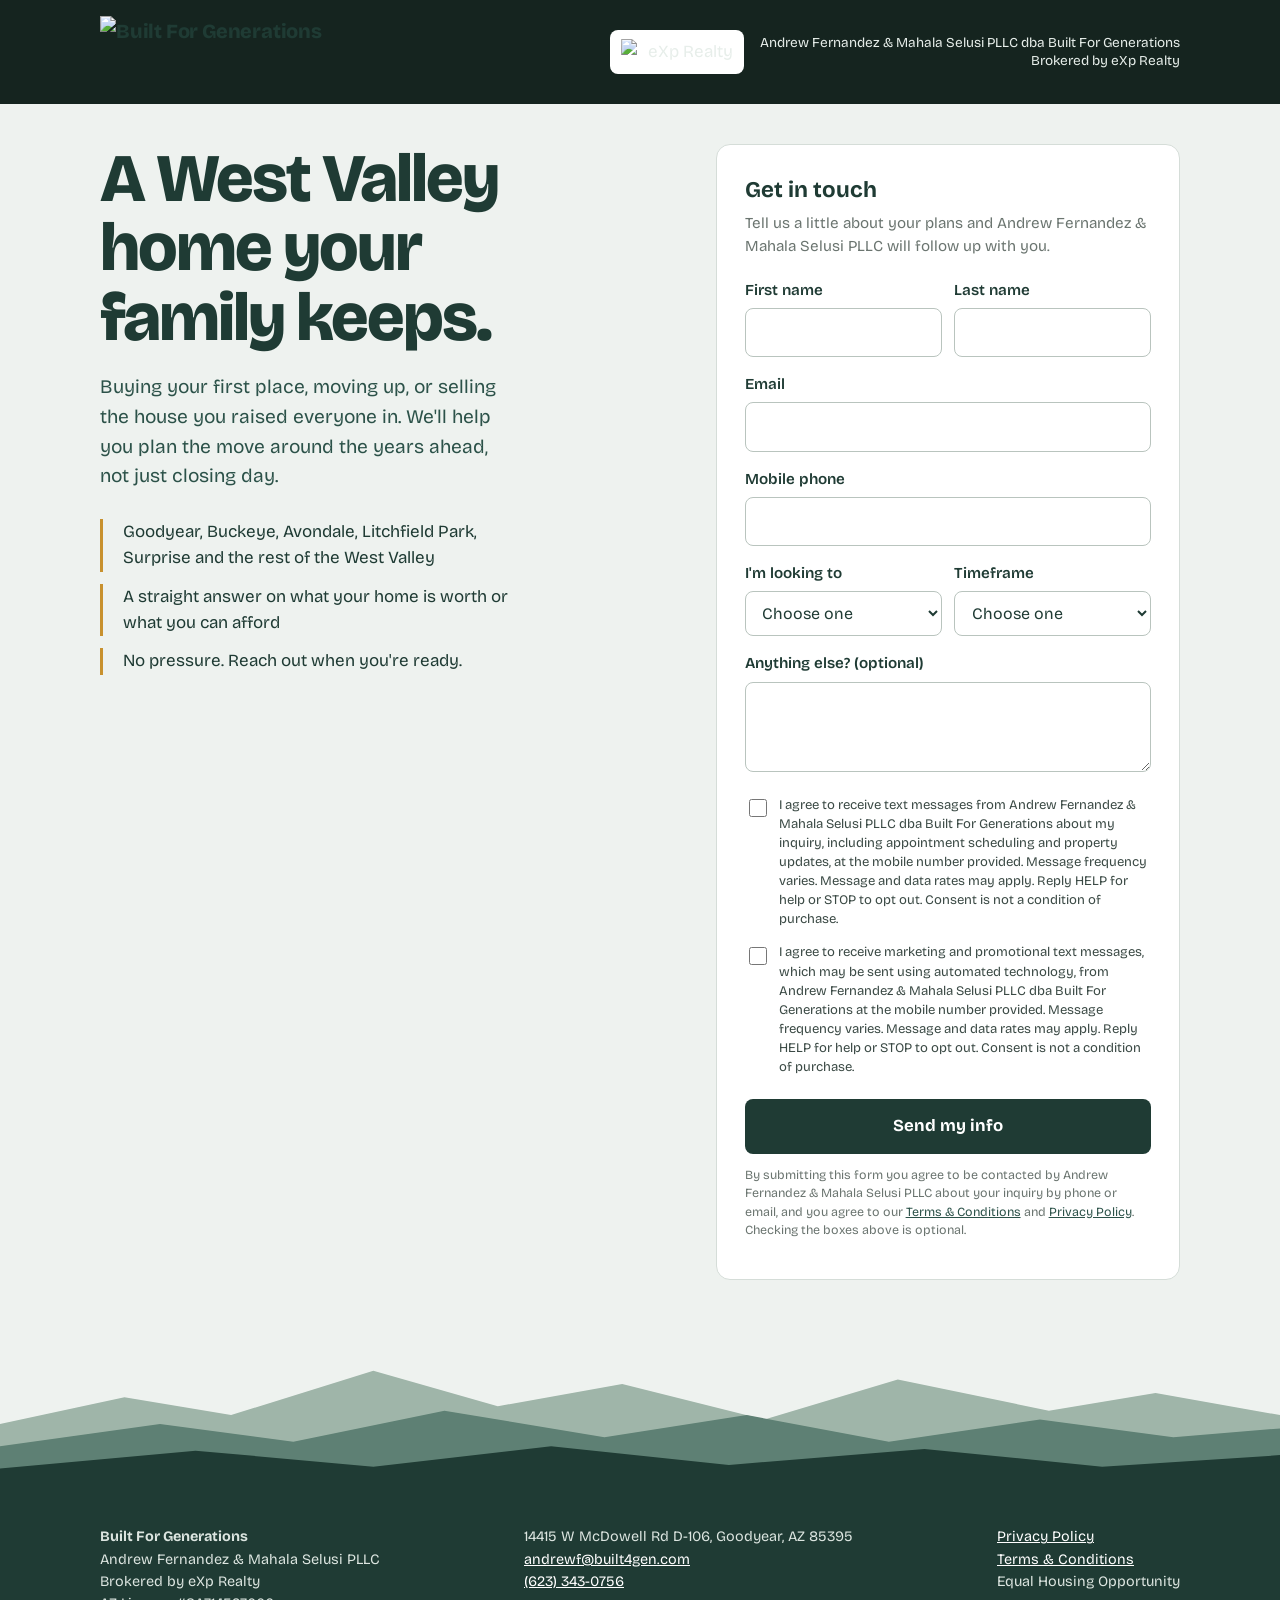
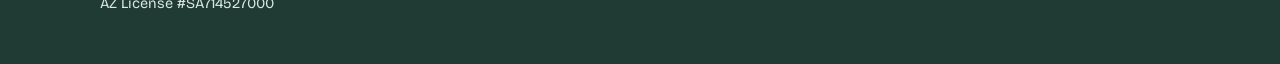
==== index.html @ 43c6e9e1 "Add files via upload" ====
<!doctype html>
<html lang="en">
<head>
<meta charset="utf-8">
<meta name="viewport" content="width=device-width, initial-scale=1, viewport-fit=cover">
<title>Built For Generations | West Valley Real Estate</title>
<meta name="description" content="Buying or selling in the West Valley? Talk with Built For Generations, brokered by eXp Realty.">
<link rel="preconnect" href="https://fonts.googleapis.com">
<link href="https://fonts.googleapis.com/css2?family=Bricolage+Grotesque:opsz,wght@12..96,400;12..96,600;12..96,800&display=swap" rel="stylesheet">
<link rel="stylesheet" href="style.css">
</head>
<body>
<div class="masthead"><div class="wrap">
<header class="top">
    <a class="brand" href="/"><img class="team-logo" src="/team-logo.png" alt="Built For Generations"></a>
    <div class="broker">
      <img class="broker-logo" src="/exp-logo.png" alt="eXp Realty">
      <span class="brokered">Andrew Fernandez &amp; Mahala Selusi PLLC dba Built For Generations<br>Brokered by eXp Realty</span>
    </div>
  </header></div></div><div class="wrap">

  <main class="hero">
    <section>
      <h1>A West Valley home your family keeps.</h1>
      <p class="lede">Buying your first place, moving up, or selling the house you raised everyone in. We'll help you plan the move around the years ahead, not just closing day.</p>
      <ul class="points">
        <li>Goodyear, Buckeye, Avondale, Litchfield Park, Surprise and the rest of the West Valley</li>
        <li>A straight answer on what your home is worth or what you can afford</li>
        <li>No pressure. Reach out when you're ready.</li>
      </ul>
    </section>

    <section class="card" aria-labelledby="form-title">
      <h2 id="form-title">Get in touch</h2>
      <p class="sub">Tell us a little about your plans and Andrew Fernandez &amp; Mahala Selusi PLLC will follow up with you.</p>

      <form name="leads" method="POST" action="/thanks.html" data-netlify="true" netlify-honeypot="company">
        <input type="hidden" name="form-name" value="leads">
        <p class="hidden"><label>Leave this empty <input name="company"></label></p>

        <div class="row">
          <div class="field"><label for="first">First name</label><input id="first" name="first_name" type="text" autocomplete="given-name" required></div>
          <div class="field"><label for="last">Last name</label><input id="last" name="last_name" type="text" autocomplete="family-name" required></div>
        </div>
        <div class="field"><label for="email">Email</label><input id="email" name="email" type="email" autocomplete="email" required></div>
        <div class="field"><label for="phone">Mobile phone</label><input id="phone" name="phone" type="tel" autocomplete="tel" inputmode="tel"></div>
        <div class="row">
          <div class="field"><label for="goal">I'm looking to</label>
            <select id="goal" name="goal" required>
              <option value="">Choose one</option><option>Buy</option><option>Sell</option><option>Buy and sell</option><option>Just exploring</option>
            </select></div>
          <div class="field"><label for="when">Timeframe</label>
            <select id="when" name="timeframe">
              <option value="">Choose one</option><option>0–3 months</option><option>3–6 months</option><option>6–12 months</option><option>12+ months</option>
            </select></div>
        </div>
        <div class="field"><label for="msg">Anything else? (optional)</label><textarea id="msg" name="message"></textarea></div>

        <!-- SMS consent: unchecked by default, NOT required to submit -->
        <label class="consent">
          <input type="checkbox" name="sms_consent_service" value="yes">
          <span>I agree to receive text messages from Andrew Fernandez &amp; Mahala Selusi PLLC dba Built For Generations about my inquiry, including appointment scheduling and property updates, at the mobile number provided. Message frequency varies. Message and data rates may apply. Reply HELP for help or STOP to opt out. Consent is not a condition of purchase.</span>
        </label>
        <label class="consent">
          <input type="checkbox" name="sms_consent_marketing" value="yes">
          <span>I agree to receive marketing and promotional text messages, which may be sent using automated technology, from Andrew Fernandez &amp; Mahala Selusi PLLC dba Built For Generations at the mobile number provided. Message frequency varies. Message and data rates may apply. Reply HELP for help or STOP to opt out. Consent is not a condition of purchase.</span>
        </label>

        <button class="cta" type="submit">Send my info</button>
        <p class="fine">By submitting this form you agree to be contacted by Andrew Fernandez &amp; Mahala Selusi PLLC about your inquiry by phone or email, and you agree to our <a href="/terms.html">Terms &amp; Conditions</a> and <a href="/privacy.html">Privacy Policy</a>. Checking the boxes above is optional.</p>
      </form>
    </section>
  </main>
</div>

<svg class="ridge" viewBox="0 0 1440 160" preserveAspectRatio="none" aria-hidden="true">
  <path d="M0 90 L140 60 L260 80 L420 30 L560 70 L700 45 L860 85 L1010 40 L1180 75 L1300 55 L1440 80 V160 H0Z" fill="#9FB5A9"/>
  <path d="M0 115 L180 90 L330 110 L500 75 L680 105 L840 80 L1000 110 L1170 85 L1320 105 L1440 95 V160 H0Z" fill="#5E8074"/>
  <path d="M0 140 L220 120 L420 138 L620 115 L820 136 L1040 118 L1240 138 L1440 125 V160 H0Z" fill="#1F3B34"/>
</svg>

<footer>
  <div class="wrap cols">
    <div>
      <strong>Built For Generations</strong><br>
      Andrew Fernandez &amp; Mahala Selusi PLLC<br>
      Brokered by eXp Realty<br>
      AZ License #SA714527000
    </div>
    <div>
      14415 W McDowell Rd D-106, Goodyear, AZ 85395<br>
      <a href="mailto:andrewf@built4gen.com">andrewf@built4gen.com</a><br>
      <a href="tel:+16233430756">(623) 343-0756</a>
    </div>
    <div>
      <a href="/privacy.html">Privacy Policy</a><br>
      <a href="/terms.html">Terms &amp; Conditions</a><br>
      Equal Housing Opportunity
    </div>
  </div>
</footer>
</body>
</html>
---- style.css ----
:root{
  --juniper:#1F3B34; --juniper-2:#2C5249; --sky:#EEF2EF; --paper:#FFFFFF;
  --gold:#C8912E; --stone:#6B7570; --line:#D5DDD8; --err:#A33A2B;
  box-sizing:border-box;
  padding-top:env(safe-area-inset-top,0px); padding-bottom:env(safe-area-inset-bottom,0px);
}
*,*::before,*::after{box-sizing:inherit}
html{scroll-padding-top:env(safe-area-inset-top,0px)}
body{margin:0;background:var(--sky);color:var(--juniper);font-family:"Bricolage Grotesque",system-ui,-apple-system,"Segoe UI",sans-serif;font-size:1.0625rem;line-height:1.55}
a{color:var(--juniper-2)}
a:focus-visible,button:focus-visible,input:focus-visible,select:focus-visible,textarea:focus-visible{outline:3px solid var(--gold);outline-offset:2px}
.wrap{max-width:1120px;margin:0 auto;padding:0 1.25rem}
header.top{display:flex;justify-content:space-between;align-items:center;gap:1rem;padding:1.25rem 0;flex-wrap:wrap}
.brand{font-weight:800;font-size:1.25rem;letter-spacing:-.01em;text-decoration:none;color:var(--juniper)}
.brokered{font-size:.9rem;color:var(--stone)}
.hero{display:grid;grid-template-columns:1.1fr .9fr;gap:3rem;align-items:start;padding:2.5rem 0 4rem}
.hero h1{font-size:clamp(2.4rem,5.5vw,4.25rem);line-height:1.02;letter-spacing:-.03em;font-weight:800;margin:0 0 1.25rem;max-width:12ch}
.hero p.lede{font-size:1.2rem;max-width:34ch;margin:0 0 1.75rem;color:var(--juniper-2)}
.points{list-style:none;padding:0;margin:0;display:grid;gap:.75rem;max-width:40ch}
.points li{padding-left:1.25rem;border-left:3px solid var(--gold)}
.card{background:var(--paper);border:1px solid var(--line);border-radius:14px;padding:1.75rem}
.card h2{margin:0 0 .25rem;font-size:1.4rem}
.card .sub{margin:0 0 1.25rem;color:var(--stone);font-size:.95rem}
label{display:block;font-weight:600;font-size:.95rem;margin:0 0 .35rem}
.field{margin-bottom:1rem}
input[type=text],input[type=email],input[type=tel],select,textarea{width:100%;font:inherit;font-size:1rem;padding:.7rem .8rem;border:1px solid #B9C4BE;border-radius:8px;background:#fff;color:var(--juniper)}
textarea{min-height:90px;resize:vertical}
.row{display:grid;grid-template-columns:1fr 1fr;gap:.75rem}
.consent{display:grid;grid-template-columns:auto 1fr;gap:.6rem;align-items:start;font-size:.82rem;line-height:1.45;color:#3B4A45;margin:.9rem 0;font-weight:400}
.consent input{margin-top:.2rem;width:18px;height:18px;accent-color:var(--juniper)}
.fine{font-size:.78rem;color:var(--stone);line-height:1.45}
button.cta{width:100%;font:inherit;font-weight:700;font-size:1.05rem;padding:.9rem;border:0;border-radius:8px;background:var(--juniper);color:#fff;cursor:pointer;margin-top:.5rem}
button.cta:hover{background:var(--juniper-2)}
.hidden{position:absolute;left:-9999px}
.ridge{display:block;width:100%;height:auto}
footer{background:var(--juniper);color:#DCE5E0;padding:2.5rem 0 3rem;font-size:.9rem}
footer a{color:#fff}
footer .cols{display:flex;flex-wrap:wrap;justify-content:space-between;gap:1.5rem}
.legal{background:var(--paper);border:1px solid var(--line);border-radius:14px;padding:2rem;margin:1rem 0 4rem;max-width:760px}
.legal h1{font-size:2rem;letter-spacing:-.02em;margin-top:0}
.legal h2{font-size:1.2rem;margin-top:2rem}
.legal p,.legal li{max-width:70ch}
@media (max-width:860px){.hero{grid-template-columns:1fr;gap:2rem}.row{grid-template-columns:1fr}}
@media (prefers-color-scheme:dark){:root:not([data-theme="light"]){--sky:#15221E;--paper:#1C2C27;--juniper:#E7EEEA;--juniper-2:#C6D6CE;--line:#2F433C;--stone:#9AA8A1}
 :root:not([data-theme="light"]) input,:root:not([data-theme="light"]) select,:root:not([data-theme="light"]) textarea{background:#12201B;color:#E7EEEA;border-color:#3A5048}
 :root:not([data-theme="light"]) .consent{color:#C6D6CE}
 :root:not([data-theme="light"]) button.cta{background:var(--gold);color:#15221E}
 :root:not([data-theme="light"]) footer{background:#0E1815}}
.team-logo{display:block;height:56px;width:auto;max-width:220px}
.broker{display:flex;align-items:center;gap:.75rem;text-align:right}
.broker-logo{display:block;height:48px;width:auto;max-width:160px}
@media (max-width:600px){header.top{flex-direction:column;align-items:flex-start}.broker{text-align:left}.team-logo{height:48px}.broker-logo{height:40px}}
/* Masthead: dark band so the gold/white team logo reads; eXp logo on a white tile */
.masthead{background:#15241F;color:#E7EEEA}
.masthead header.top{padding:1rem 0}
.team-logo{height:72px;max-width:none}
.broker{gap:1rem}
.broker .brokered{color:#E7EEEA;font-size:.85rem;line-height:1.35}
.broker-logo{height:auto;width:112px;max-width:none;background:#fff;padding:.55rem .7rem;border-radius:8px;box-sizing:content-box}
@media (max-width:600px){.team-logo{height:60px}.broker-logo{width:92px}.masthead header.top{gap:.9rem}}
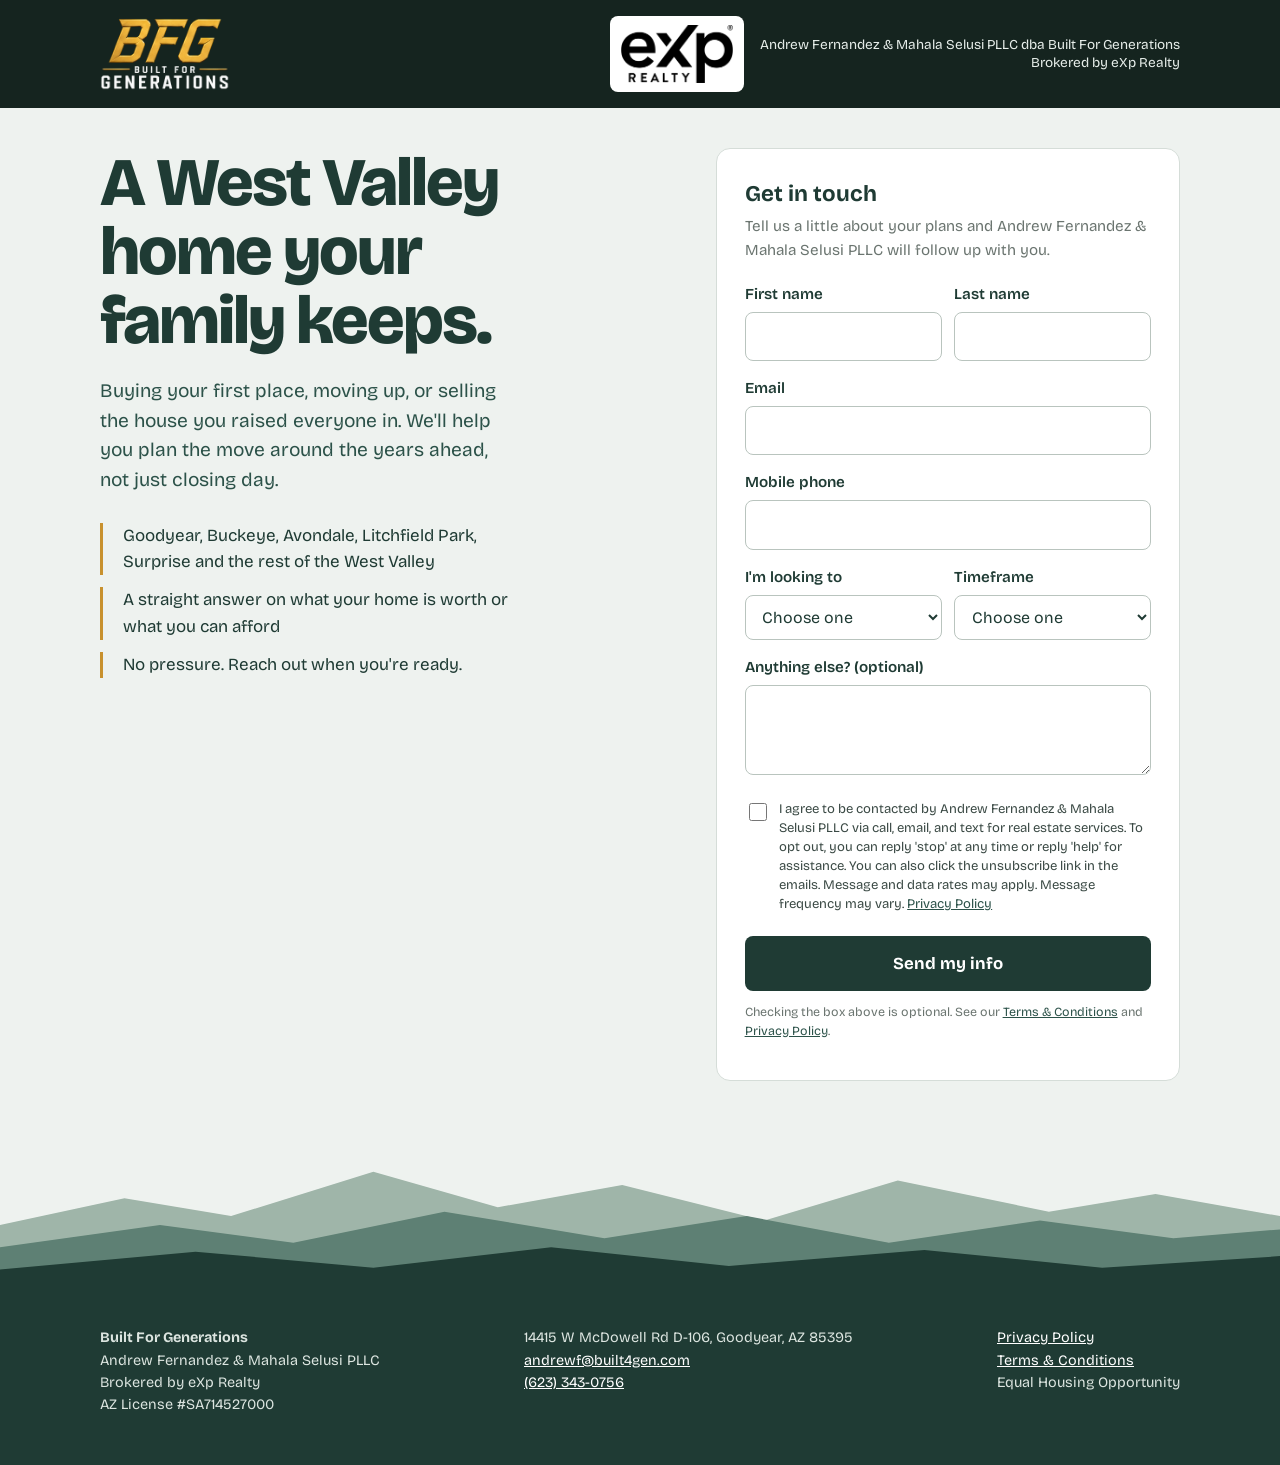
==== commit c1d9b5d1: "Add files via upload" ====
--- a/index.html
+++ b/index.html
@@ -56,18 +56,14 @@
         </div>
         <div class="field"><label for="msg">Anything else? (optional)</label><textarea id="msg" name="message"></textarea></div>
 
-        <!-- SMS consent: unchecked by default, NOT required to submit -->
+        <!-- SMS opt-in: unchecked by default, not required to submit (Follow Up Boss / carrier approved wording) -->
         <label class="consent">
-          <input type="checkbox" name="sms_consent_service" value="yes">
-          <span>I agree to receive text messages from Andrew Fernandez &amp; Mahala Selusi PLLC dba Built For Generations about my inquiry, including appointment scheduling and property updates, at the mobile number provided. Message frequency varies. Message and data rates may apply. Reply HELP for help or STOP to opt out. Consent is not a condition of purchase.</span>
-        </label>
-        <label class="consent">
-          <input type="checkbox" name="sms_consent_marketing" value="yes">
-          <span>I agree to receive marketing and promotional text messages, which may be sent using automated technology, from Andrew Fernandez &amp; Mahala Selusi PLLC dba Built For Generations at the mobile number provided. Message frequency varies. Message and data rates may apply. Reply HELP for help or STOP to opt out. Consent is not a condition of purchase.</span>
+          <input type="checkbox" name="sms_consent" value="yes">
+          <span>I agree to be contacted by Andrew Fernandez &amp; Mahala Selusi PLLC via call, email, and text for real estate services. To opt out, you can reply 'stop' at any time or reply 'help' for assistance. You can also click the unsubscribe link in the emails. Message and data rates may apply. Message frequency may vary. <a href="/privacy.html">Privacy Policy</a></span>
         </label>
 
         <button class="cta" type="submit">Send my info</button>
-        <p class="fine">By submitting this form you agree to be contacted by Andrew Fernandez &amp; Mahala Selusi PLLC about your inquiry by phone or email, and you agree to our <a href="/terms.html">Terms &amp; Conditions</a> and <a href="/privacy.html">Privacy Policy</a>. Checking the boxes above is optional.</p>
+        <p class="fine">Checking the box above is optional. See our <a href="/terms.html">Terms &amp; Conditions</a> and <a href="/privacy.html">Privacy Policy</a>.</p>
       </form>
     </section>
   </main>
